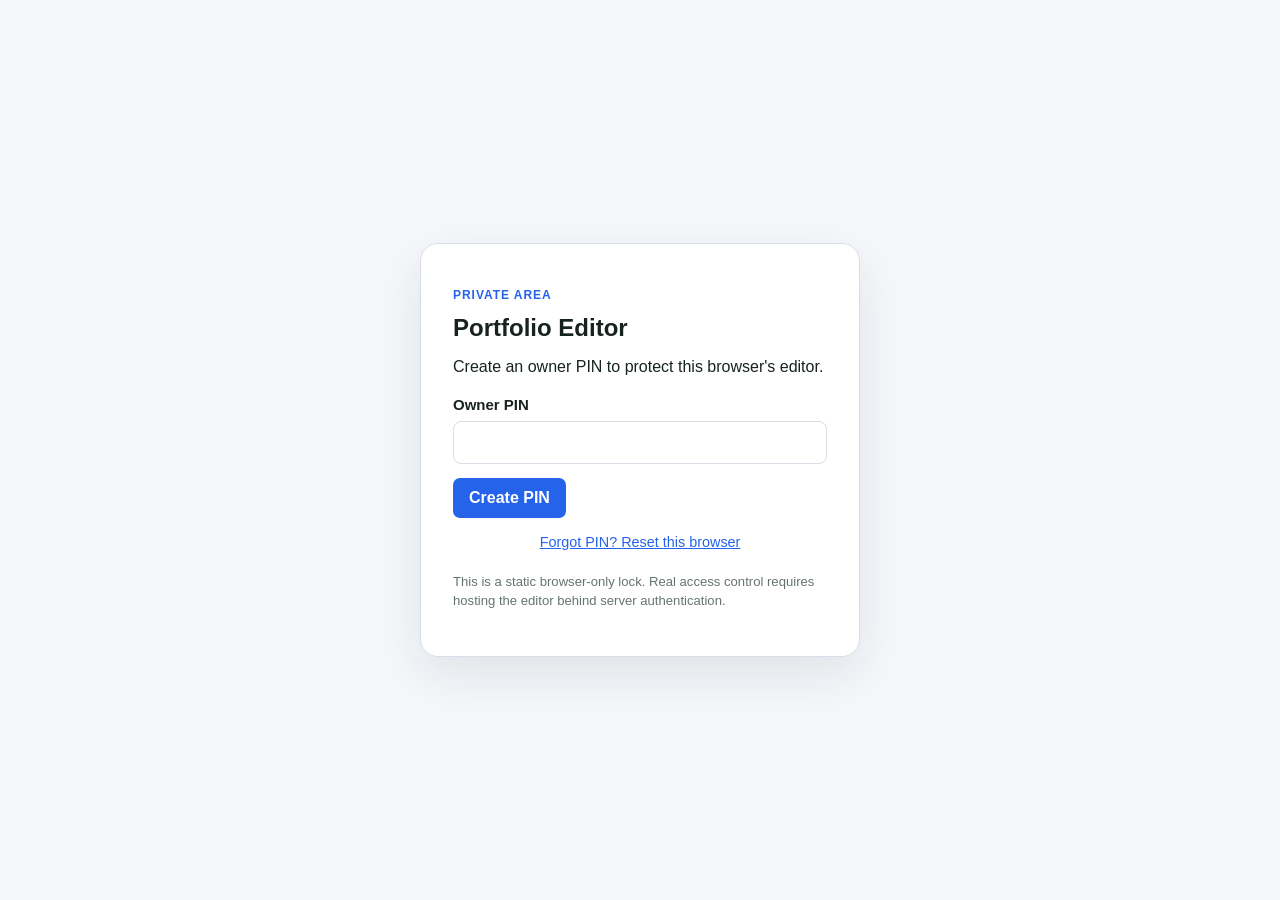
==== editor/editor.html @ d3786f77 "Add files via upload" ====
<!doctype html>
<html lang="en">
<head><meta charset="utf-8"><meta name="viewport" content="width=device-width,initial-scale=1"><title>Portfolio Editor</title><link rel="stylesheet" href="editor.css"></head>
<body class="editor-locked">
<section class="editor-auth" id="editor-auth" aria-labelledby="auth-title">
  <div class="auth-card">
    <p class="eyebrow">Private area</p>
    <h2 id="auth-title">Portfolio Editor</h2>
    <p id="auth-message">Create an owner PIN to protect this browser's editor.</p>
    <form id="auth-form">
      <label>Owner PIN<input id="owner-pin" type="password" inputmode="numeric" minlength="4" required autocomplete="new-password"></label>
      <button class="primary" type="submit" id="auth-submit">Create PIN</button>
    </form>
    <button class="forgot-pin" type="button" id="forgot-pin">Forgot PIN? Reset this browser</button>
    <p class="auth-note">This is a static browser-only lock. Real access control requires hosting the editor behind server authentication.</p>
  </div>
</section>
<header><a href="../index.html">← View portfolio</a><h1>Portfolio Editor</h1><button id="lock-editor" class="secondary" type="button">Lock editor</button><button id="save-all" class="primary">Save changes</button></header>
<main>
<nav class="tabs" aria-label="Portfolio editor sections"><button class="active" data-tab="basic">👤 Basic Info</button><button data-tab="skills">◎ Skills & Exp</button><button data-tab="projects">▣ Projects</button><button data-tab="certificates">🏆 Certificates</button><button data-tab="help">?</button></nav>
<section class="panel tab active" id="tab-basic"><h2>Basic Info</h2><p class="panel-help">Choose your photo, edit your details, then click <b>Save changes</b>. Your photo appears in the top profile section of the public portfolio.</p><div class="form-grid"><label>Full name<input id="name" placeholder="Your full name"></label><label>Position / title<input id="title" placeholder="Data Analyst"></label><label>Email<input id="email" type="email" placeholder="you@example.com"></label><label>Phone<input id="phone" placeholder="+91 ..."></label><label>City<input id="location" placeholder="Your City, India"></label><label>Tagline<input id="tagline" placeholder="One sentence about your work"></label><label class="full">About yourself<textarea id="about" maxlength="1000" placeholder="Write your professional introduction..."></textarea></label><label class="full">Currently learning<input id="learning" placeholder="SQL · Power BI · Python"></label><label>LinkedIn URL<input id="linkedin" type="url" placeholder="https://linkedin.com/in/..."></label><label>GitHub URL<input id="github" type="url" placeholder="https://github.com/..."></label><label>Kaggle URL<input id="kaggle" type="url" placeholder="https://kaggle.com/..."></label><label>YouTube URL<input id="youtube" type="url" placeholder="https://youtube.com/@..."></label><label class="full">Profile photo<input id="photo" type="file" accept="image/*"></label><label class="full">Resume PDF<input id="resume" type="file" accept="application/pdf"></label></div></section>
<section class="panel tab" id="tab-skills"><h2>Skills & Experience</h2><label>Skills <span class="hint">Separate with commas</span><input id="skills" placeholder="Excel, Power BI, SQL, Python"></label><div class="repeat-head"><h3>Experience</h3><button id="add-experience" class="secondary">+ Add experience</button></div><div id="experience-editor"></div></section>
<section class="panel tab" id="tab-projects"><div class="repeat-head project-heading"><div><h2>Projects <span class="hint">(Manage your portfolio projects)</span></h2><p class="hint">Use the status button to publish or unpublish a project. Active projects appear on the public portfolio; Inactive projects stay saved as drafts.</p></div><button id="add-project" class="secondary">＋ Add another project</button></div><div class="project-list-head"><span>Project title</span><span>Visibility</span><span>Actions</span></div><div id="project-editor"></div></section>
<section class="panel tab" id="tab-certificates"><div class="repeat-head"><div><h2>Awards & Certificates</h2><p class="hint">Add certificate title, provider, year, and public verification link.</p></div><button id="add-certificate" class="secondary">+ Add certificate</button></div><div id="certificate-editor"></div></section>
<section class="panel tab" id="tab-help"><h2>How to add a new project</h2><ol><li>Open this editor and choose <b>Projects → Add project</b>.</li><li>Choose the project type and enter the domain/function, tools, title, short info, and full description.</li><li>Select a thumbnail and up to three screenshots. Write a useful description for each screenshot.</li><li>Add YouTube, Power BI, LinkedIn, GitHub, or another project link.</li><li>Keep <b>Show on portfolio</b> enabled, then click <b>Save changes</b>.</li><li>Click <b>View portfolio</b> to confirm the project card and open its details.</li></ol><div class="notice">This editor saves drafts in this browser using localStorage. Use Export backup before moving computers or publishing. To permanently publish images and PDFs, place them in the assets folders described in the project README.</div><button id="export-data" class="primary">Export portfolio backup</button><label class="import-label">Import backup JSON<input id="import-data" type="file" accept="application/json"></label></section>
</main>
<dialog id="project-form-modal"><form method="dialog" id="project-form"><div class="modal-header"><h2 id="project-form-title">New Project</h2><button type="button" class="icon-close" id="close-project">×</button></div><div class="modal-scroll"><div class="form-grid"><label>Project Type *<select data-form="tool"><option>Excel</option><option>Power BI</option><option>SQL</option><option>Python</option><option>Other</option></select></label><label>Domain / Function *<input data-form="domain" placeholder="Sales & Business Analytics"></label><label>Other Tools<input data-form="otherTools" placeholder="Excel, DAX, Pandas"></label><label>Project Title *<input data-form="title" placeholder="Enter project title"></label><label class="full">Project Short Info * <span class="hint">150–300 characters</span><textarea data-form="summary" maxlength="300" placeholder="Briefly explain the project"></textarea></label><label class="full">Project Thumbnail <span class="hint">Use a path in assets/projects/ or a hosted image URL</span><input data-form="thumbnail" placeholder="assets/projects/project-name/thumbnail.png"></label><label class="full">Project Description *<textarea data-form="description" maxlength="1000" placeholder="Explain the problem, process, solution, and result"></textarea></label><div class="screenshot-box"><label>Project Screenshot 1<input data-form="image1" placeholder="assets/projects/project-name/screenshot-1.png"></label><label>Screenshot Description 1<textarea data-form="image1Description" maxlength="255"></textarea></label></div><div class="screenshot-box"><label>Project Screenshot 2<input data-form="image2" placeholder="assets/projects/project-name/screenshot-2.png"></label><label>Screenshot Description 2<textarea data-form="image2Description" maxlength="255"></textarea></label></div><div class="screenshot-box"><label>Project Screenshot 3<input data-form="image3" placeholder="assets/projects/project-name/screenshot-3.png"></label><label>Screenshot Description 3<textarea data-form="image3Description" maxlength="255"></textarea></label></div><label>Project Video Link<input data-form="video" type="url" placeholder="https://youtube.com/watch?v=..."></label><label>Live Power BI Dashboard Link<input data-form="live" type="url" placeholder="https://app.powerbi.com/..."></label><label>LinkedIn Post Link<input data-form="linkedin" type="url" placeholder="https://linkedin.com/posts/..."></label><label>Project GitHub Link<input data-form="github" type="url" placeholder="https://github.com/..."></label><label>Project Platform Name<input data-form="platform" placeholder="GitHub, Kaggle, Power BI"></label><label>Project Link<input data-form="projectUrl" type="url" placeholder="https://..."></label><label>Show Project on Portfolio<select data-form="visible"><option value="true">Yes — Active</option><option value="false">No — Draft</option></select></label></div></div><div class="modal-footer"><button type="button" class="secondary" id="cancel-project">Close</button><button type="submit" class="primary" id="save-project">Save changes</button></div></form></dialog><div id="toast" role="status"></div><script src="../content/projects.js"></script><script src="editor.js"></script>
</body></html>
---- editor/editor.css ----
:root{--blue:#2563eb;--ink:#17231f;--muted:#66746e;--line:#d8dee8;--paper:#f5f7fb;--white:#fff}*{box-sizing:border-box}body{background:var(--paper);color:var(--ink);font-family:Arial,sans-serif;margin:0}body.editor-locked>header,body.editor-locked>main,body.editor-locked>#toast{display:none}.editor-auth{min-height:100vh;display:grid;place-items:center;padding:24px;background:var(--paper)}.auth-card{background:var(--white);border:1px solid var(--line);border-radius:18px;box-shadow:0 18px 50px #17231f18;padding:32px;width:min(100%,440px)}.auth-card h2{color:var(--ink);margin:6px 0 10px}.auth-card label{display:grid;gap:8px;margin:20px 0 14px}.auth-card input{border:1px solid var(--line);border-radius:8px;padding:12px}.auth-note{color:var(--muted);font-size:.82rem;line-height:1.5}.eyebrow{color:var(--blue);font-size:.75rem;font-weight:700;letter-spacing:.08em;text-transform:uppercase}body:not(.editor-locked) .editor-auth{display:none}header{align-items:center;background:#fff;border-bottom:1px solid var(--line);display:flex;gap:30px;padding:18px max(24px,calc((100% - 1200px)/2));position:sticky;top:0;z-index:2}header a{color:var(--blue);font-size:14px}h1{font-size:24px;margin:0 auto 0 0}main{margin:28px auto;max-width:1200px;width:calc(100% - 40px)}button,input,textarea{font:inherit}button{border:0;cursor:pointer}.primary,.secondary{border-radius:7px;color:#fff;font-weight:700;padding:11px 16px}.primary{background:var(--blue)}.secondary{background:#eaf1ff;color:var(--blue)}.tabs{background:#fff;border:1px solid var(--line);border-radius:10px;display:flex;gap:12px;padding:12px}.tabs button{background:#e9edf2;border-radius:8px;flex:1;font-weight:700;padding:14px}.tabs button.active{background:var(--blue);color:#fff}.panel{background:#fff;border:1px solid var(--line);border-radius:10px;margin-top:18px;padding:30px}.tab{display:none}.tab.active{display:block}.panel h2{border-bottom:1px solid var(--line);font-size:24px;margin:0 -30px 25px;padding:0 30px 22px}.form-grid{display:grid;gap:20px;grid-template-columns:1fr 1fr}.form-grid .full{grid-column:1/-1}label{display:flex;flex-direction:column;font-size:15px;font-weight:700;gap:8px}input,textarea,select{border:1px solid var(--line);border-radius:7px;padding:13px}textarea{min-height:110px;resize:vertical}.hint{color:var(--muted);font-size:12px;font-weight:400}.repeat-head{align-items:center;border-top:1px solid var(--line);display:flex;justify-content:space-between;margin-top:30px;padding-top:22px}.repeat-head h3{margin:0}.repeat-card{background:#fafbfd;border:1px solid var(--line);border-radius:8px;margin:15px 0;padding:20px;position:relative}.repeat-card .remove{background:#fee2e2;border-radius:5px;color:#dc2626;padding:7px 10px;position:absolute;right:15px;top:15px}.repeat-card .form-grid{margin-right:75px}.notice{background:#eff6ff;border-left:4px solid var(--blue);line-height:1.6;margin:25px 0;padding:16px}.import-label{background:#eef2ff;border-radius:7px;color:var(--blue);cursor:pointer;display:inline-block;margin:15px 0;padding:12px}.import-label input{display:none}#toast{background:var(--ink);border-radius:6px;bottom:25px;color:#fff;display:none;padding:14px 18px;position:fixed;right:25px}.project-links{display:grid;gap:14px;grid-template-columns:1fr 1fr}.project-links .full{grid-column:1/-1}@media(max-width:700px){header{flex-wrap:wrap}header h1{font-size:20px;order:3;width:100%}.tabs{overflow:auto}.tabs button{min-width:130px}.form-grid{grid-template-columns:1fr}.form-grid .full{grid-column:auto}.panel{padding:20px}.panel h2{margin-left:-20px;margin-right:-20px;padding-left:20px;padding-right:20px}.project-links{grid-template-columns:1fr}}
.forgot-pin{background:none;color:var(--blue);display:block;font-size:.9rem;margin:12px auto 18px;padding:4px;text-decoration:underline}header a{color:var(--blue);font-size:14px}h1{font-size:24px;margin:0 auto 0 0}main{margin:28px auto;max-width:1200px;width:calc(100% - 40px)}button,input,textarea{font:inherit}button{border:0;cursor:pointer}.primary,.secondary{border-radius:7px;color:#fff;font-weight:700;padding:11px 16px}.primary{background:var(--blue)}.secondary{background:#eaf1ff;color:var(--blue)}.tabs{background:#fff;border:1px solid var(--line);border-radius:10px;display:flex;gap:12px;padding:12px}.tabs button{background:#e9edf2;border-radius:8px;flex:1;font-weight:700;padding:14px}.tabs button.active{background:var(--blue);color:#fff}.panel{background:#fff;border:1px solid var(--line);border-radius:10px;margin-top:18px;padding:30px}.tab{display:none}.tab.active{display:block}.panel h2{border-bottom:1px solid var(--line);font-size:24px;margin:0 -30px 25px;padding:0 30px 22px}.form-grid{display:grid;gap:20px;grid-template-columns:1fr 1fr}.form-grid .full{grid-column:1/-1}label{display:flex;flex-direction:column;font-size:15px;font-weight:700;gap:8px}input,textarea,select{border:1px solid var(--line);border-radius:7px;padding:13px}textarea{min-height:110px;resize:vertical}.hint{color:var(--muted);font-size:12px;font-weight:400}.repeat-head{align-items:center;border-top:1px solid var(--line);display:flex;justify-content:space-between;margin-top:30px;padding-top:22px}.repeat-head h3{margin:0}.repeat-card{background:#fafbfd;border:1px solid var(--line);border-radius:8px;margin:15px 0;padding:20px;position:relative}.repeat-card .remove{background:#fee2e2;border-radius:5px;color:#dc2626;padding:7px 10px;position:absolute;right:15px;top:15px}.repeat-card .form-grid{margin-right:75px}.notice{background:#eff6ff;border-left:4px solid var(--blue);line-height:1.6;margin:25px 0;padding:16px}.import-label{background:#eef2ff;border-radius:7px;color:var(--blue);cursor:pointer;display:inline-block;margin:15px 0;padding:12px}.import-label input{display:none}#toast{background:var(--ink);border-radius:6px;bottom:25px;color:#fff;display:none;padding:14px 18px;position:fixed;right:25px}.project-links{display:grid;gap:14px;grid-template-columns:1fr 1fr}.project-links .full{grid-column:1/-1}@media(max-width:700px){header{flex-wrap:wrap}header h1{font-size:20px;order:3;width:100%}.tabs{overflow:auto}.tabs button{min-width:130px}.form-grid{grid-template-columns:1fr}.form-grid .full{grid-column:auto}.panel{padding:20px}.panel h2{margin-left:-20px;margin-right:-20px;padding-left:20px;padding-right:20px}.project-links{grid-template-columns:1fr}}
.panel-help{background:#eff6ff;border-left:4px solid var(--blue);color:var(--muted);line-height:1.5;margin:-10px 0 24px;padding:12px 14px}.certificate-editor-preview{border:1px solid var(--line);border-radius:7px;height:110px;object-fit:contain;padding:5px;width:170px}header a{color:var(--blue);font-size:14px}h1{font-size:24px;margin:0 auto 0 0}main{margin:28px auto;max-width:1200px;width:calc(100% - 40px)}button,input,textarea{font:inherit}button{border:0;cursor:pointer}.primary,.secondary{border-radius:7px;color:#fff;font-weight:700;padding:11px 16px}.primary{background:var(--blue)}.secondary{background:#eaf1ff;color:var(--blue)}.tabs{background:#fff;border:1px solid var(--line);border-radius:10px;display:flex;gap:12px;padding:12px}.tabs button{background:#e9edf2;border-radius:8px;flex:1;font-weight:700;padding:14px}.tabs button.active{background:var(--blue);color:#fff}.panel{background:#fff;border:1px solid var(--line);border-radius:10px;margin-top:18px;padding:30px}.tab{display:none}.tab.active{display:block}.panel h2{border-bottom:1px solid var(--line);font-size:24px;margin:0 -30px 25px;padding:0 30px 22px}.form-grid{display:grid;gap:20px;grid-template-columns:1fr 1fr}.form-grid .full{grid-column:1/-1}label{display:flex;flex-direction:column;font-size:15px;font-weight:700;gap:8px}input,textarea,select{border:1px solid var(--line);border-radius:7px;padding:13px}textarea{min-height:110px;resize:vertical}.hint{color:var(--muted);font-size:12px;font-weight:400}.repeat-head{align-items:center;border-top:1px solid var(--line);display:flex;justify-content:space-between;margin-top:30px;padding-top:22px}.repeat-head h3{margin:0}.repeat-card{background:#fafbfd;border:1px solid var(--line);border-radius:8px;margin:15px 0;padding:20px;position:relative}.repeat-card .remove{background:#fee2e2;border-radius:5px;color:#dc2626;padding:7px 10px;position:absolute;right:15px;top:15px}.repeat-card .form-grid{margin-right:75px}.notice{background:#eff6ff;border-left:4px solid var(--blue);line-height:1.6;margin:25px 0;padding:16px}.import-label{background:#eef2ff;border-radius:7px;color:var(--blue);cursor:pointer;display:inline-block;margin:15px 0;padding:12px}.import-label input{display:none}#toast{background:var(--ink);border-radius:6px;bottom:25px;color:#fff;display:none;padding:14px 18px;position:fixed;right:25px}.project-links{display:grid;gap:14px;grid-template-columns:1fr 1fr}.project-links .full{grid-column:1/-1}@media(max-width:700px){header{flex-wrap:wrap}header h1{font-size:20px;order:3;width:100%}.tabs{overflow:auto}.tabs button{min-width:130px}.form-grid{grid-template-columns:1fr}.form-grid .full{grid-column:auto}.panel{padding:20px}.panel h2{margin-left:-20px;margin-right:-20px;padding-left:20px;padding-right:20px}.project-links{grid-template-columns:1fr}}
.project-heading{border-top:0;margin-top:0;padding-top:0}.project-list-head,.project-row{align-items:center;display:grid;gap:18px;grid-template-columns:minmax(0,1fr) 90px 130px}.project-list-head{border-bottom:1px solid var(--line);color:var(--muted);font-size:12px;font-weight:700;padding:14px 16px;text-transform:uppercase}.project-row{background:#fafbfd;border-bottom:1px solid var(--line);padding:14px 16px}.project-row:hover{background:#f0f5ff}.project-row-title{display:flex;flex-direction:column;gap:5px;min-width:0}.project-row-title strong{font-size:14px;overflow:hidden;text-overflow:ellipsis;white-space:nowrap}.project-row-title small{color:var(--muted);font-size:12px}.status-toggle{border:1px solid;border-radius:5px;cursor:pointer;font-size:11px;font-weight:700;padding:6px 9px;text-align:center;width:max-content}.status-toggle.active{background:#d1fae5;border-color:#86efac;color:#047857}.status-toggle.draft{background:#e5e7eb;border-color:#cbd5e1;color:#6b7280}.status-toggle:hover{filter:brightness(.96)}.project-actions{display:flex;gap:6px;justify-content:flex-end}.project-actions button{background:#eaf1ff;border-radius:5px;color:var(--blue);font-size:16px;height:30px;width:30px}.project-actions .delete{background:#fee2e2;color:#dc2626}.modal-header{align-items:center;border-bottom:1px solid var(--line);display:flex;justify-content:space-between;padding:18px 26px}.modal-header h2{border:0!important;margin:0!important;padding:0!important}.icon-close{background:none;font-size:25px}.modal-scroll{max-height:70vh;overflow:auto;padding:25px 26px}.screenshot-box{background:#f5f7fb;border:1px solid var(--line);border-radius:7px;display:grid;gap:14px;padding:16px}.modal-footer{border-top:1px solid var(--line);display:flex;gap:10px;justify-content:flex-end;padding:15px 26px}dialog{border:0;border-radius:10px;box-shadow:0 18px 70px #0004;padding:0;width:min(900px,calc(100% - 30px))}dialog::backdrop{background:#17231f66}@media(max-width:700px){header{flex-wrap:wrap}header h1{font-size:20px;order:3;width:100%}.tabs{overflow:auto}.tabs button{min-width:130px}.form-grid{grid-template-columns:1fr}.form-grid .full{grid-column:auto}.panel{padding:20px}.panel h2{margin-left:-20px;margin-right:-20px;padding-left:20px;padding-right:20px}.project-links{grid-template-columns:1fr}}
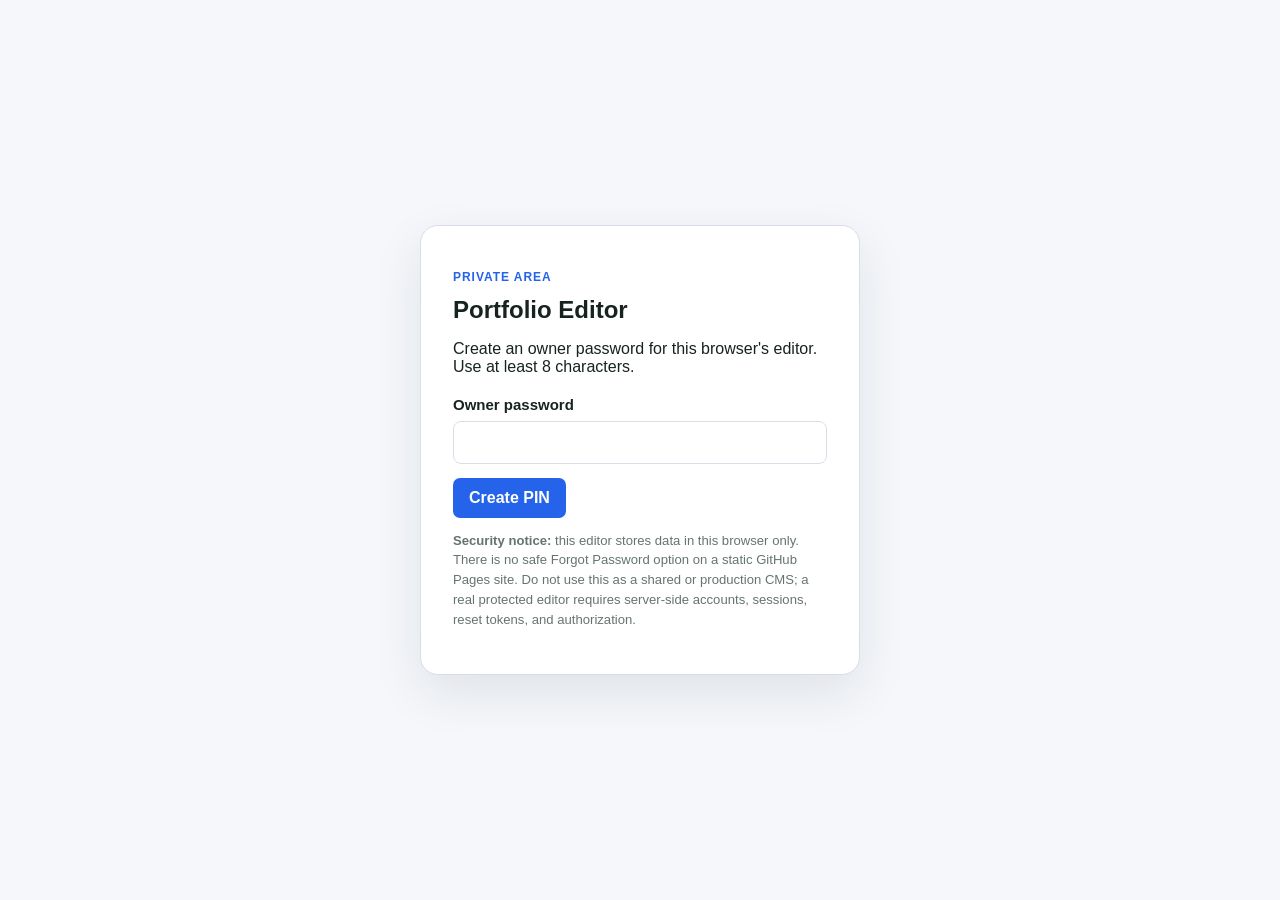
==== commit e3694ec4: "Harden editor password flow" ====
--- a/editor/editor.html
+++ b/editor/editor.html
@@ -6,13 +6,12 @@
   <div class="auth-card">
     <p class="eyebrow">Private area</p>
     <h2 id="auth-title">Portfolio Editor</h2>
-    <p id="auth-message">Create an owner PIN to protect this browser's editor.</p>
+    <p id="auth-message">Create an owner password for this browser's editor. Use at least 8 characters.</p>
     <form id="auth-form">
-      <label>Owner PIN<input id="owner-pin" type="password" inputmode="numeric" minlength="4" required autocomplete="new-password"></label>
+      <label>Owner password<input id="owner-pin" type="password" minlength="8" required autocomplete="new-password"></label>
       <button class="primary" type="submit" id="auth-submit">Create PIN</button>
     </form>
-    <button class="forgot-pin" type="button" id="forgot-pin">Forgot PIN? Reset this browser</button>
-    <p class="auth-note">This is a static browser-only lock. Real access control requires hosting the editor behind server authentication.</p>
+    <p class="auth-note"><b>Security notice:</b> this editor stores data in this browser only. There is no safe Forgot Password option on a static GitHub Pages site. Do not use this as a shared or production CMS; a real protected editor requires server-side accounts, sessions, reset tokens, and authorization.</p>
   </div>
 </section>
 <header><a href="../index.html">← View portfolio</a><h1>Portfolio Editor</h1><button id="lock-editor" class="secondary" type="button">Lock editor</button><button id="save-all" class="primary">Save changes</button></header>
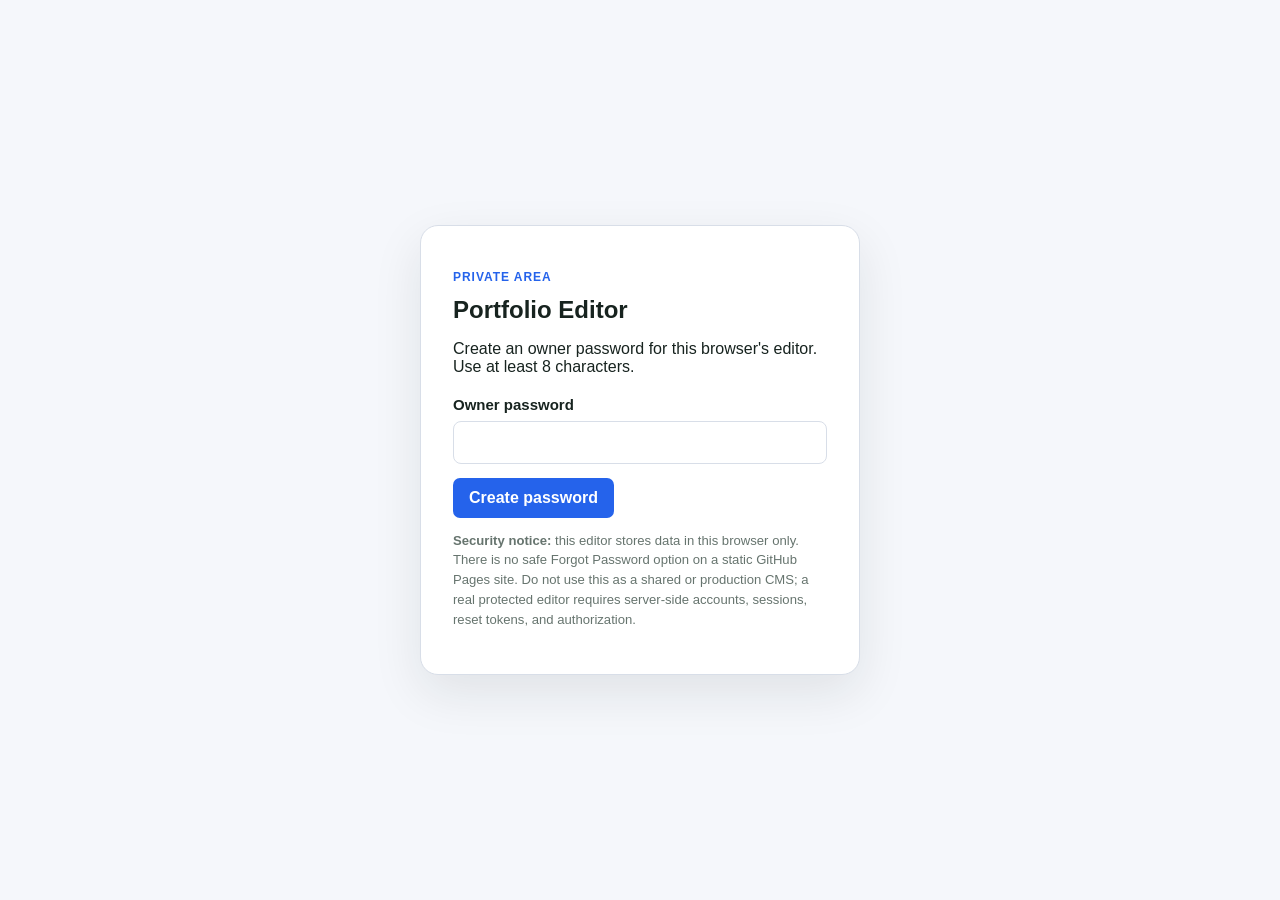
==== commit 5a742281: "Show create password setup clearly" ====
--- a/editor/editor.html
+++ b/editor/editor.html
@@ -9,7 +9,7 @@
     <p id="auth-message">Create an owner password for this browser's editor. Use at least 8 characters.</p>
     <form id="auth-form">
       <label>Owner password<input id="owner-pin" type="password" minlength="8" required autocomplete="new-password"></label>
-      <button class="primary" type="submit" id="auth-submit">Create PIN</button>
+      <button class="primary" type="submit" id="auth-submit">Create password</button>
     </form>
     <p class="auth-note"><b>Security notice:</b> this editor stores data in this browser only. There is no safe Forgot Password option on a static GitHub Pages site. Do not use this as a shared or production CMS; a real protected editor requires server-side accounts, sessions, reset tokens, and authorization.</p>
   </div>
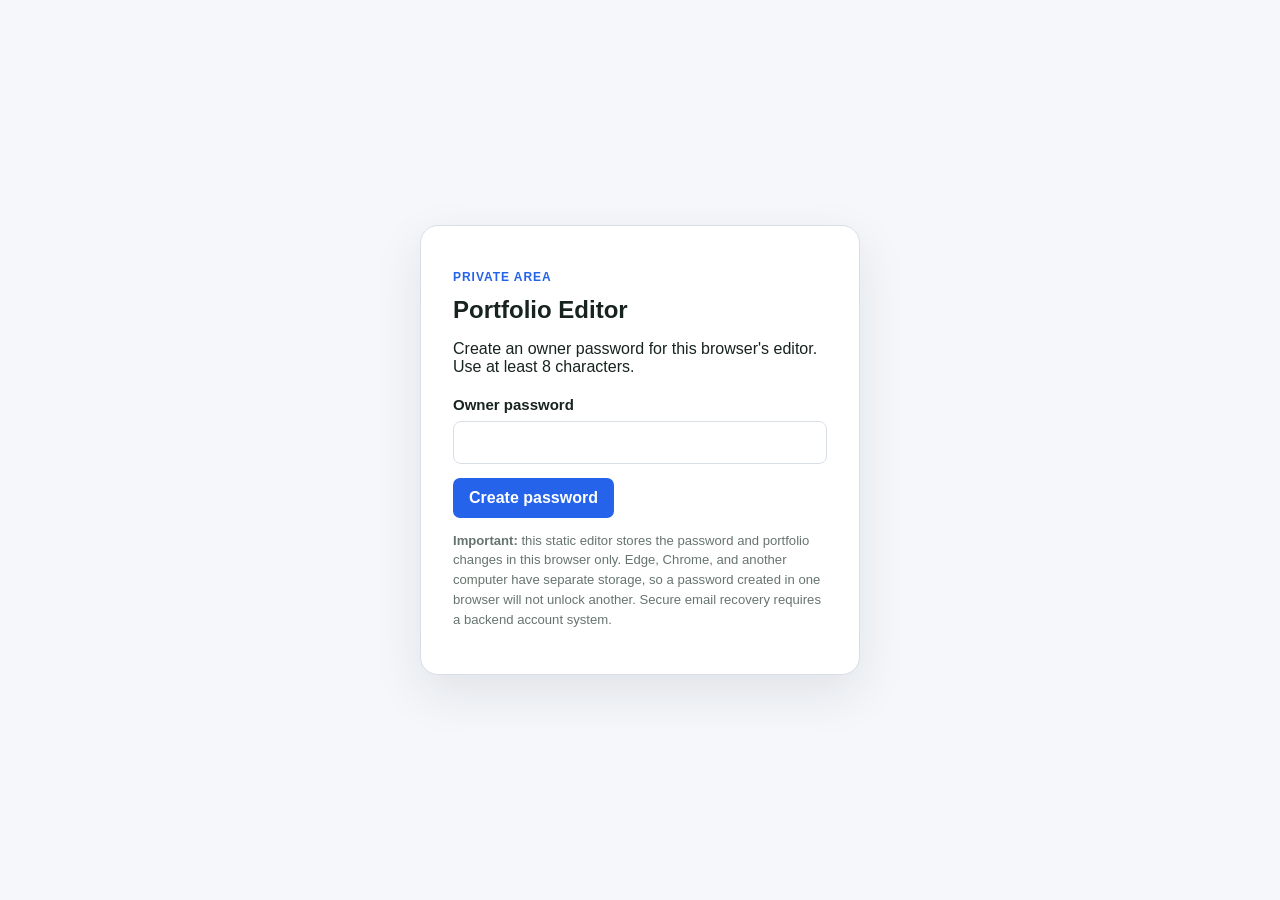
==== commit dad501d9: "Clarify browser-specific editor access" ====
--- a/editor/editor.html
+++ b/editor/editor.html
@@ -11,7 +11,7 @@
       <label>Owner password<input id="owner-pin" type="password" minlength="8" required autocomplete="new-password"></label>
       <button class="primary" type="submit" id="auth-submit">Create password</button>
     </form>
-    <p class="auth-note"><b>Security notice:</b> this editor stores data in this browser only. There is no safe Forgot Password option on a static GitHub Pages site. Do not use this as a shared or production CMS; a real protected editor requires server-side accounts, sessions, reset tokens, and authorization.</p>
+    <p class="auth-note"><b>Important:</b> this static editor stores the password and portfolio changes in this browser only. Edge, Chrome, and another computer have separate storage, so a password created in one browser will not unlock another. Secure email recovery requires a backend account system.</p>
   </div>
 </section>
 <header><a href="../index.html">← View portfolio</a><h1>Portfolio Editor</h1><button id="lock-editor" class="secondary" type="button">Lock editor</button><button id="save-all" class="primary">Save changes</button></header>
